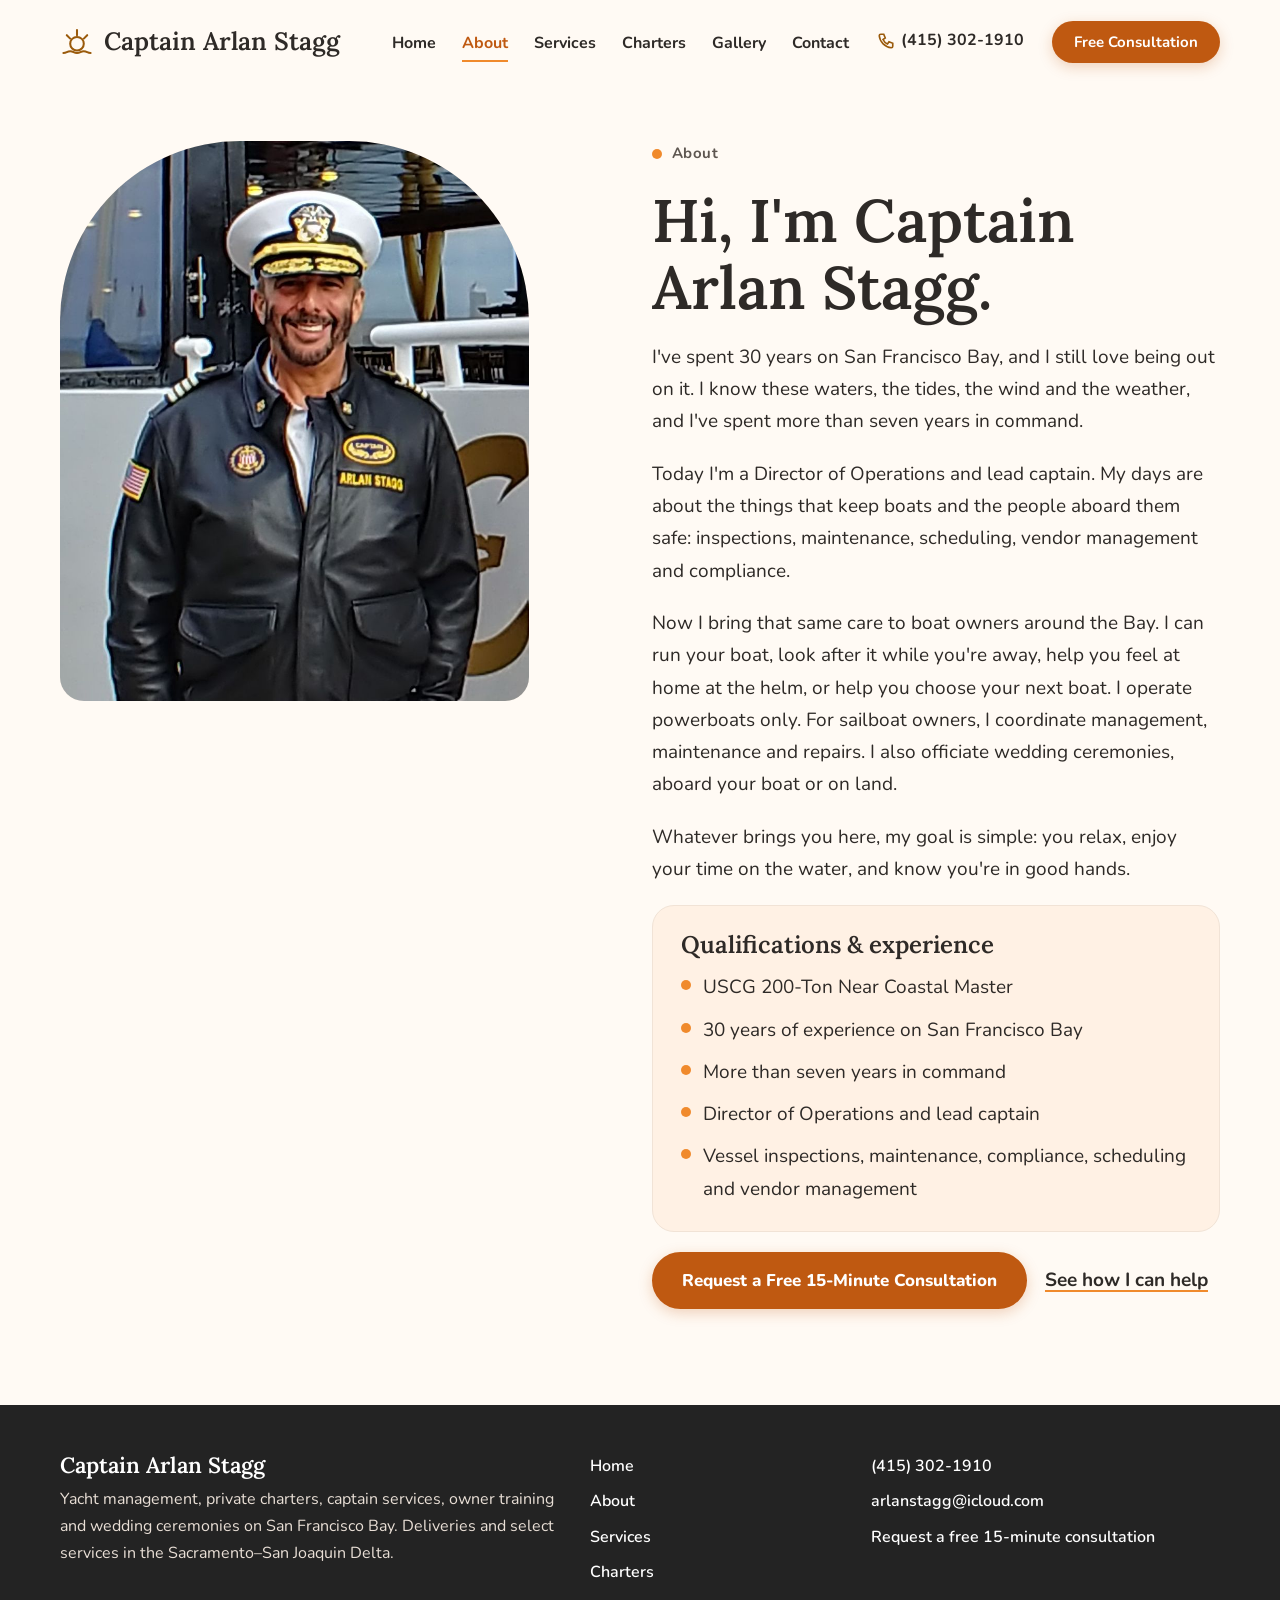
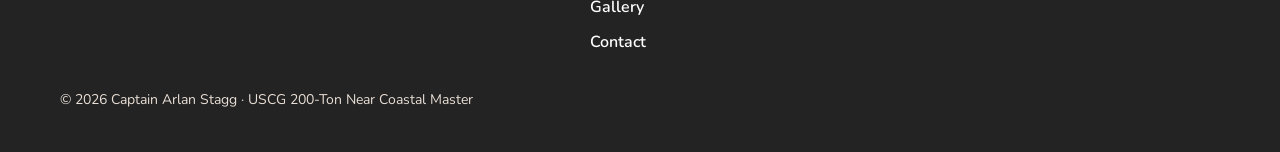
==== about.html @ 22af7e04 "Updated at-the-helm photo (homepage + gallery) Co-Authored-By: Claude Opus 5.5 <noreply@anthropic.co" ====
<!doctype html>
<html lang="en">
<head>
<meta charset="utf-8">
<meta name="viewport" content="width=device-width,initial-scale=1,viewport-fit=cover">
<title>About Captain Arlan Stagg | San Francisco Bay Captain</title>
<meta name="description" content="Meet Captain Arlan Stagg: USCG 200-Ton Near Coastal Master with 30 years on San Francisco Bay, more than seven years in command, and a Director of Operations background.">
<link rel="stylesheet" href="https://fonts.googleapis.com/css2?family=Lora:ital,wght@0,500;0,600;1,500&amp;family=Nunito:wght@400;600;700;800&amp;display=swap">
<link rel="stylesheet" href="style.css?v=20261016h">
<link rel="icon" href="favicon.svg" type="image/svg+xml">
</head>
<body data-page="about">
<a class="skip" href="#main">Skip to content</a>
<header id="site-head"></header>
<main id="main">

<section class="section" style="padding-top:56px">
  <div class="wrap about-grid">
    <div class="ph has-img"><img src="img/g-leather-jacket.jpg" alt="Captain Arlan Stagg in his captain's jacket and cap" width="904" height="1400" style="object-position:center 15%"></div>
    <div class="about-text">
      <span class="eyebrow">About</span>
      <h1>Hi, I'm Captain Arlan Stagg.</h1>
      <p>I've spent 30 years on San Francisco Bay, and I still love being out on it. I know these waters, the tides, the wind and the weather, and I've spent more than seven years in command.</p>
      <p>Today I'm a Director of Operations and lead captain. My days are about the things that keep boats and the people aboard them safe: inspections, maintenance, scheduling, vendor management and compliance.</p>
      <p>Now I bring that same care to boat owners around the Bay. I can run your boat, look after it while you're away, help you feel at home at the helm, or help you choose your next boat. I operate powerboats only. For sailboat owners, I coordinate management, maintenance and repairs. I also officiate wedding ceremonies, aboard your boat or on land.</p>
      <p>Whatever brings you here, my goal is simple: you relax, enjoy your time on the water, and know you're in good hands.</p>
      <div class="creds">
        <h2>Qualifications &amp; experience</h2>
        <ul>
          <li>USCG 200-Ton Near Coastal Master</li>
          <li>30 years of experience on San Francisco Bay</li>
          <li>More than seven years in command</li>
          <li>Director of Operations and lead captain</li>
          <li>Vessel inspections, maintenance, compliance, scheduling and vendor management</li>
        </ul>
      </div>
      <div class="slide-ctas"><a class="btn" href="contact.html#consult">Request a Free 15-Minute Consultation</a><a class="tlink" href="services.html">See how I can help</a></div>
    </div>
  </div>
</section>

</main>
<footer id="site-foot"></footer>
<script src="app.js?v=20261016c"></script>
</body>
</html>
---- style.css ----
/* Captain Arlan Stagg — "Golden Hour" design. Fonts: Fraunces (headings) + Nunito Sans (body).
   Every text pairing meets WCAG AA (4.5:1). The golden accent #E9A23B is decorative only, never text. */
:root{
  --bg:#FFF9EF;        /* warm cream page */
  --surf:#F7E9CF;      /* honey sand sections */
  --card:#FFFFFF;
  --cta:#9A5A0B;       /* deep amber: buttons, links (white text 5.5:1) */
  --cta-dark:#7A4708;
  --acc:#E9A23B;       /* golden sun: decoration only */
  --text:#3B2A1A;      /* espresso */
  --muted:#6E5A45;     /* warm taupe */
  --line:#EAD9BD;
  --shadow:0 10px 30px rgba(59,42,26,.10);
  --serif:'Fraunces',Georgia,'Times New Roman',serif;
  --sans:'Nunito Sans','Helvetica Neue',Arial,sans-serif;
  --wrap:1200px;
  color-scheme:light;
}
*{box-sizing:border-box}
html{scroll-behavior:smooth;-webkit-text-size-adjust:100%}
body{margin:0;background:var(--bg);color:var(--text);font:400 18px/1.65 var(--sans)}
img{max-width:100%;display:block}
a{color:var(--cta);text-underline-offset:4px}
a:hover{color:var(--cta-dark)}
h1,h2,h3,h4{font-family:var(--serif);font-weight:500;line-height:1.12;margin:0;color:var(--text);text-wrap:balance}
p{margin:0}
:focus-visible{outline:3px solid var(--cta);outline-offset:3px;border-radius:4px}
.skip{position:absolute;left:-999px;top:8px;background:var(--text);color:#fff;padding:10px 16px;border-radius:8px;z-index:200}
.skip:focus{left:12px}
.wrap{max-width:var(--wrap);margin:0 auto;padding-left:max(20px,env(safe-area-inset-left,0px));padding-right:max(20px,env(safe-area-inset-right,0px))}
.eyebrow{display:flex;align-items:center;gap:10px;font-weight:700;font-size:15px;color:var(--muted)}
.eyebrow::before{content:"";width:10px;height:10px;border-radius:50%;background:var(--acc);flex:none}
.sr{position:absolute;width:1px;height:1px;overflow:hidden;clip:rect(0 0 0 0);white-space:nowrap}

/* Buttons */
.btn{display:inline-flex;align-items:center;justify-content:center;gap:8px;background:var(--cta);color:#fff;text-decoration:none;font-weight:700;font-size:17px;line-height:1.25;padding:16px 28px;border-radius:999px;border:2px solid var(--cta);cursor:pointer;text-align:center;transition:background .2s,border-color .2s}
.btn:hover{background:var(--cta-dark);border-color:var(--cta-dark);color:#fff}
.btn.ghost{background:transparent;color:var(--text);border-color:var(--text)}
.btn.ghost:hover{background:var(--text);color:#fff}
.btn.sm{font-size:15px;padding:10px 20px}
.tlink{font-weight:700;color:var(--text);text-decoration:underline;text-decoration-color:var(--acc);text-decoration-thickness:2px}
.tlink:hover{color:var(--cta)}

/* Header */
.site-head{position:sticky;top:0;z-index:50;background:rgba(255,249,239,.97);border-bottom:1px solid transparent;transition:border-color .2s,box-shadow .2s}
.site-head.scrolled{border-color:var(--line);box-shadow:0 4px 18px rgba(59,42,26,.06)}
.head-in{display:flex;align-items:center;justify-content:space-between;gap:20px;min-height:84px}
.brand{display:flex;align-items:center;gap:10px;text-decoration:none;color:var(--text)}
.brand svg{width:34px;height:34px;flex:none}
.brand span{font-family:var(--serif);font-weight:600;font-size:25px;line-height:1.1;white-space:nowrap}
.main-nav{display:flex;align-items:center;gap:28px}
.main-nav ul{list-style:none;margin:0;padding:0;display:flex;gap:26px}
.main-nav a{color:var(--text);text-decoration:none;font-weight:700;font-size:16px;padding:6px 0;border-bottom:2px solid transparent}
.main-nav a:hover{color:var(--cta)}
.main-nav a[aria-current="page"]{color:var(--cta);border-color:var(--acc)}
.head-phone{display:flex;align-items:center;gap:6px;font-weight:700;color:var(--text);text-decoration:none;white-space:nowrap}
.menu-btn{display:none;width:46px;height:46px;border-radius:999px;border:0;background:var(--surf);cursor:pointer;align-items:center;justify-content:center;flex-direction:column;gap:4px;padding:0}
.menu-btn span{display:block;width:18px;height:2px;background:var(--text)}
.mobile-nav{display:none;border-top:1px solid var(--line);padding:8px 0 18px}
.mobile-nav.open{display:block}
.mobile-nav ul{list-style:none;margin:0;padding:0}
.mobile-nav a{display:block;padding:14px 4px;font-weight:700;color:var(--text);text-decoration:none;border-bottom:1px solid var(--line)}
.mobile-nav a[aria-current="page"]{color:var(--cta)}
.mobile-nav .btn{margin-top:16px;width:100%}

/* Photo frames (until real photos arrive) */
.ph{background:repeating-linear-gradient(135deg,#F1DEBC 0 22px,#F5E6CA 22px 44px);border:2px dashed #D4B98C;border-radius:24px;display:flex;flex-direction:column;align-items:center;justify-content:center;gap:6px;text-align:center;color:var(--muted);padding:24px;font-size:15px}
.ph strong{font-size:13px;letter-spacing:2px;text-transform:uppercase;color:var(--muted)}
.ph img{width:100%;height:100%;object-fit:cover;display:block}
.ph.has-img{padding:0;border:0;background:var(--surf);overflow:hidden}

/* Hero slider */
.hero{padding:24px 0 88px}
.slides{position:relative}
.slide{display:none;grid-template-columns:repeat(12,minmax(0,1fr));gap:24px;align-items:center}
.slide.on{display:grid;animation:fade .6s ease}
@keyframes fade{from{opacity:.25}to{opacity:1}}
.slide-text{grid-column:span 6;display:flex;flex-direction:column;gap:24px}
.slide-text h1,.slide-text .h1{font-family:var(--serif);font-weight:500;font-size:clamp(38px,4.8vw,66px);line-height:1.04;letter-spacing:-.5px}
.slide-text p{font-size:20px;color:#4A3826;max-width:540px}
.slide-ctas{display:flex;gap:18px;align-items:center;flex-wrap:wrap}
.slide-photo{grid-column:span 6;position:relative}
.slide-photo .ph{height:min(580px,62vw);min-height:300px}
.badge{position:absolute;left:-22px;bottom:34px;background:var(--card);border-radius:18px;padding:14px 18px;box-shadow:var(--shadow);display:flex;align-items:center;gap:12px;font-weight:700;font-size:15px;line-height:1.3}
.badge small{display:block;font-weight:400;color:var(--muted);font-size:14px}
.slider-ctrl{display:flex;align-items:center;gap:14px;margin-top:26px}
.dots{display:flex;gap:8px}
.dots button{width:12px;height:8px;border-radius:4px;border:0;background:#D9C29C;padding:0;cursor:pointer;transition:width .2s}
.dots button[aria-current="true"]{width:30px;background:var(--cta)}
.arrow{width:44px;height:44px;border-radius:50%;border:2px solid var(--line);background:var(--card);color:var(--text);font-size:20px;cursor:pointer;display:flex;align-items:center;justify-content:center}
.arrow:hover{border-color:var(--cta)}
.pause{background:none;border:0;color:var(--muted);font:700 14px var(--sans);cursor:pointer;text-decoration:underline;padding:8px}

/* Sections */
.section{padding:96px 0}
.sand{background:var(--surf)}
.sec-head{display:flex;justify-content:space-between;align-items:flex-end;gap:24px;margin-bottom:40px;flex-wrap:wrap}
.sec-head h2{font-size:clamp(32px,3.6vw,46px)}
.intro-grid{display:grid;grid-template-columns:repeat(12,minmax(0,1fr));gap:24px;align-items:center}
.intro-grid .ph{grid-column:span 4;height:440px}
.intro-text{grid-column:6 / span 7;display:flex;flex-direction:column;gap:18px}
.intro-text h2{font-size:clamp(36px,4vw,52px)}
.intro-text p{font-size:20px}
.sign{font-family:var(--serif);font-style:italic;font-size:26px;color:var(--muted)}

/* Service cards */
.cards{display:grid;grid-template-columns:repeat(3,minmax(0,1fr));gap:22px}
.card{background:var(--card);border-radius:22px;padding:30px;display:flex;flex-direction:column;gap:12px;box-shadow:0 2px 0 var(--line);text-decoration:none;color:var(--text);transition:transform .2s,box-shadow .2s}
a.card:hover{transform:translateY(-3px);box-shadow:var(--shadow);color:var(--text)}
.card svg{width:34px;height:34px}
.card h3{font-size:24px;font-weight:600}
.card p{color:var(--muted);font-size:17px}
.card .more{margin-top:auto;font-weight:700;color:var(--cta);font-size:15px}
.feature{margin-top:22px;background:var(--card);border-radius:22px;overflow:hidden;display:grid;grid-template-columns:4fr 8fr;box-shadow:0 2px 0 var(--line)}
.feature .ph{border-radius:0;border-width:0 2px 0 0;min-height:220px}
.feature-text{padding:28px 36px;display:flex;flex-direction:column;gap:10px;justify-content:center;align-items:flex-start}
.kicker{font-weight:800;font-size:14px;letter-spacing:2px;color:var(--cta);text-transform:uppercase}
.feature-text h3{font-size:24px;font-weight:600}
.feature-text p{color:#4A3826}
.price{font-family:var(--serif);font-weight:600;font-size:24px}
.price-row{display:flex;align-items:center;gap:22px;flex-wrap:wrap;margin-top:6px}

/* Trust */
.trust{display:grid;grid-template-columns:repeat(3,minmax(0,1fr));gap:28px}
.trust div{border-top:3px solid var(--acc);padding-top:22px;display:flex;flex-direction:column;gap:8px}
.trust h3{font-size:26px;font-weight:600}
.trust p{color:var(--muted)}

/* Photo highlights */
.highlights{display:grid;grid-template-columns:repeat(3,minmax(0,1fr));gap:22px}
.highlights .ph{height:300px}
.highlights figure{margin:0;display:flex;flex-direction:column;gap:10px}
.highlights figcaption{font-size:15px;color:var(--muted)}

/* Closing CTA */
.closing{background:var(--surf);border-radius:32px;padding:72px 40px;display:flex;flex-direction:column;align-items:center;text-align:center;gap:18px}
.closing h2{font-size:clamp(34px,4vw,52px)}
.closing p{font-size:20px;max-width:640px}
.closing .row{display:flex;gap:18px;align-items:center;justify-content:center;flex-wrap:wrap;margin-top:8px}

/* Page heads */
.page-head{padding:56px 0 40px}
.page-head h1{font-size:clamp(40px,5vw,64px);margin-top:14px}
.page-head p{font-size:20px;max-width:720px;margin-top:18px;color:#4A3826}

/* Services page */
.jump{display:flex;flex-wrap:wrap;gap:10px;margin-top:28px}
.jump a{background:var(--card);border:1px solid var(--line);border-radius:999px;padding:9px 16px;font-weight:700;font-size:15px;color:var(--text);text-decoration:none}
.jump a:hover{border-color:var(--cta);color:var(--cta)}
.acc{display:flex;flex-direction:column;gap:16px}
.acc-item{background:var(--card);border-radius:22px;box-shadow:0 2px 0 var(--line);scroll-margin-top:110px}
.acc-item h2{margin:0;font-size:inherit}
.acc-btn{all:unset;box-sizing:border-box;width:100%;display:flex;align-items:center;gap:16px;padding:24px 28px;cursor:pointer;border-radius:22px}
.acc-btn:focus-visible{outline:3px solid var(--cta);outline-offset:2px}
.acc-btn svg.ic{width:32px;height:32px;flex:none}
.acc-btn .t{flex:1;font-family:var(--serif);font-size:26px;font-weight:600;line-height:1.2}
.acc-btn .chev{width:36px;height:36px;border-radius:50%;background:var(--surf);display:flex;align-items:center;justify-content:center;flex:none;transition:transform .2s}
.acc-btn[aria-expanded="true"] .chev{transform:rotate(180deg)}
.acc-panel{padding:0 28px 30px 76px;display:flex;flex-direction:column;gap:14px}
.acc-panel[hidden]{display:none}
.acc-panel .lead{font-weight:700}
.acc-panel ul{margin:4px 0 0;padding-left:1.2em;columns:2;column-gap:40px}
.acc-panel li{margin-bottom:6px;break-inside:avoid}
.acc-panel .note{color:var(--muted);font-size:16px}
.wed{display:grid;grid-template-columns:2fr 3fr;gap:28px;align-items:start}
.wed .ph{height:320px}

/* About */
.about-grid{display:grid;grid-template-columns:repeat(12,minmax(0,1fr));gap:24px;align-items:start}
.about-grid .ph{grid-column:span 5;height:560px;position:sticky;top:110px}
.about-text{grid-column:7 / span 6;display:flex;flex-direction:column;gap:20px}
.about-text h1{font-size:clamp(40px,5vw,60px)}
.about-text p{font-size:19px}
.creds{background:var(--surf);border-radius:22px;padding:26px 28px;display:flex;flex-direction:column;gap:12px}
.creds h2{font-size:24px;font-weight:600}
.creds ul{list-style:none;margin:0;padding:0;display:flex;flex-direction:column;gap:10px}
.creds li{display:flex;gap:12px;align-items:flex-start}
.creds li::before{content:"";width:10px;height:10px;border-radius:50%;background:var(--acc);flex:none;margin-top:9px}

/* Gallery */
.gallery{display:grid;grid-template-columns:repeat(3,minmax(0,1fr));gap:18px}
.gallery button{all:unset;cursor:zoom-in;border-radius:20px;display:block}
.gallery button:focus-visible{outline:3px solid var(--cta);outline-offset:3px}
.gallery .ph{aspect-ratio:4/3;width:100%;border-radius:20px}
.gallery figure{margin:0;display:flex;flex-direction:column;gap:8px}
.gallery figcaption{font-size:15px;color:var(--muted)}
.lightbox{position:fixed;inset:0;z-index:300;background:rgba(43,30,18,.92);display:flex;align-items:center;justify-content:center;padding:max(16px,env(safe-area-inset-top,0px)) 16px}
.lightbox[hidden]{display:none}
.lb-frame{width:min(1000px,100%);display:flex;flex-direction:column;gap:12px}
.lb-frame .ph{aspect-ratio:4/3;width:100%;max-height:78vh;background:#F5E6CA}
.lb-frame .ph.has-img{background:transparent}
.lb-frame .ph.has-img img{object-fit:contain}
.lb-cap{color:#FFF9EF;text-align:center}
.lb-btn{position:absolute;width:48px;height:48px;border-radius:50%;border:0;background:rgba(255,249,239,.92);color:var(--text);font-size:22px;cursor:pointer}
.lb-close{top:max(16px,env(safe-area-inset-top,0px));right:16px}
.lb-prev{left:16px;top:50%}.lb-next{right:16px;top:50%}

/* Contact */
.contact-grid{display:grid;grid-template-columns:5fr 7fr;gap:56px;align-items:start}
.contact-side{display:flex;flex-direction:column;gap:18px}
.contact-side h2{font-size:clamp(30px,3.2vw,40px)}
.methods{display:flex;flex-direction:column;gap:12px}
.methods a{display:flex;align-items:center;gap:12px;font-weight:700;color:var(--text);text-decoration:none;background:var(--card);border-radius:16px;padding:14px 18px;box-shadow:0 2px 0 var(--line)}
.methods a:hover{color:var(--cta)}
.form{background:var(--card);border-radius:26px;padding:36px;box-shadow:0 2px 0 var(--line);display:flex;flex-direction:column;gap:16px}
.form h2{font-size:28px}
.row2{display:grid;grid-template-columns:1fr 1fr;gap:16px}
.field{display:flex;flex-direction:column;gap:6px}
.field label{font-weight:700;font-size:15px}
.field .opt{font-weight:400;color:var(--muted)}
.field input,.field select,.field textarea{font:400 17px var(--sans);color:var(--text);background:var(--bg);border:2px solid var(--line);border-radius:14px;padding:13px 14px;width:100%}
.field input:focus,.field select:focus,.field textarea:focus{outline:none;border-color:var(--cta)}
.field textarea{min-height:140px;resize:vertical}
.field [aria-invalid="true"]{border-color:#A3342A}
.err{color:#A3342A;font-size:14px;font-weight:700}
.hp{position:absolute;left:-5000px;width:1px;height:1px;overflow:hidden}
.check-row{display:flex;align-items:center;gap:12px;flex-wrap:wrap}
.check-row input{width:90px}
.status{border-radius:14px;padding:14px 16px;font-weight:700}
.status.info{background:#FBF0DC;color:#5C3A0C;border:1px solid #E7CFA3}
.status.ok{background:#E8F3EA;color:#1E5A2D;border:1px solid #BFDCC6}
.status.bad{background:#FBE9E7;color:#8A2A20;border:1px solid #F0C3BD}
.form .btn{align-self:flex-start}

/* Footer */
.site-foot{margin-top:96px;border-top:1px solid var(--line);padding:48px 0 calc(40px + env(safe-area-inset-bottom,0px));font-size:16px;color:var(--muted)}
.foot-grid{display:grid;grid-template-columns:2fr 1fr 1.4fr;gap:32px}
.foot-grid h2{font-size:22px;font-weight:600;color:var(--text)}
.foot-grid ul{list-style:none;margin:0;padding:0;display:flex;flex-direction:column;gap:8px}
.foot-grid a{color:var(--text);text-decoration:none;font-weight:600}
.foot-grid a:hover{color:var(--cta)}
.foot-small{margin-top:32px;font-size:14px}

/* Mobile bottom bar */
.mbar{display:none}

@media (max-width:1060px){
  .main-nav{display:none}
  .menu-btn{display:flex}
}
@media (max-width:900px){
  body{font-size:17px}
  .hero{padding:8px 0 64px}
  .slide{gap:20px}
  .slide-text,.slide-photo{grid-column:1 / -1}
  .slide-photo{order:-1}
  .slide-photo .ph{height:340px;min-height:0}
  .badge{position:static;margin-top:12px;padding:10px 14px;font-size:14px;box-shadow:0 2px 0 var(--line)}
  .section{padding:64px 0}
  .intro-grid .ph,.intro-text{grid-column:1 / -1}
  .intro-grid .ph{height:320px}
  .cards{grid-template-columns:repeat(2,minmax(0,1fr))}
  .feature{grid-template-columns:1fr}
  .feature .ph{border-width:0 0 2px 0;min-height:200px}
  .feature-text{padding:22px 22px}
  .trust,.highlights{grid-template-columns:1fr}
  .highlights .ph{height:240px}
  .about-grid .ph{grid-column:1 / -1;height:380px;position:static}
  .about-text{grid-column:1 / -1}
  .gallery{grid-template-columns:repeat(2,minmax(0,1fr))}
  .contact-grid{grid-template-columns:1fr;gap:32px}
  .foot-grid{grid-template-columns:1fr}
  .acc-panel{padding:0 22px 26px}
  .acc-panel ul{columns:1}
  .wed{grid-template-columns:1fr}
  .wed .ph{height:240px}
  .mbar{display:grid;grid-template-columns:repeat(auto-fit,minmax(0,1fr));gap:10px;position:fixed;left:0;right:0;bottom:0;z-index:60;background:rgba(255,249,239,.98);border-top:1px solid var(--line);box-shadow:0 -6px 18px rgba(59,42,26,.08);padding:10px max(16px,env(safe-area-inset-left,0px)) calc(10px + env(safe-area-inset-bottom,0px)) max(16px,env(safe-area-inset-right,0px))}
  .mbar .btn{padding:13px 12px;font-size:16px}
  .site-foot{padding-bottom:calc(110px + env(safe-area-inset-bottom,0px))}
}
@media (max-width:600px){
  .brand span{font-size:20px}
  .brand svg{width:28px;height:28px}
  .head-in{min-height:68px}
  .cards{grid-template-columns:1fr}
  .row2{grid-template-columns:1fr}
  .form{padding:24px}
  .closing{padding:44px 22px;border-radius:24px}
  .acc-btn{padding:20px}
  .acc-btn .t{font-size:21px}
  .slide-ctas .btn{width:100%}
}
@media (prefers-reduced-motion:reduce){
  *{animation:none!important;transition:none!important;scroll-behavior:auto!important}
}

/* ===== WARM OPEN THEME (Oct 2026): photo-first, sunset orange, no boxes ===== */
:root{
  --bg:#FFFFFF; --surf:#FFF5EC; --card:#FFFFFF;
  --cta:#BF5911; --cta-dark:#A04A0D; --acc:#F08A2C; --sunband:#BF5911;
  --text:#2E2A27; --muted:#5E5650; --line:#F1E3D6;
  --serif:'Lora',Georgia,'Times New Roman',serif;
  --sans:'Nunito','Helvetica Neue',Arial,sans-serif;
}
body{font-family:var(--sans);font-size:19px;line-height:1.7}
h1,h2,h3,h4{font-family:var(--serif);font-weight:600}
.center{text-align:center}
.btn{border-radius:999px;font-weight:800;box-shadow:0 4px 14px rgba(191,89,17,.25)}
.btn.light{background:#fff;color:var(--cta);border-color:#fff;box-shadow:none}
.btn.light:hover{background:var(--surf);color:var(--cta-dark)}
.tlink{text-decoration-color:var(--acc)}
.tlink.light{color:#fff;text-decoration-color:#fff}
.eyebrow{font-weight:700;letter-spacing:.5px}

/* Header: floats over the photo on the homepage */
.site-head{background:rgba(255,255,255,.97)}
body[data-page="home"] .site-head{position:fixed;left:0;right:0;top:0}
body[data-page="home"] .site-head:not(.scrolled):not(:has(.mobile-nav.open)){background:transparent;border-color:transparent;box-shadow:none}
body[data-page="home"] .site-head:not(.scrolled):not(:has(.mobile-nav.open)) .brand,
body[data-page="home"] .site-head:not(.scrolled):not(:has(.mobile-nav.open)) .main-nav a:not(.btn),
body[data-page="home"] .site-head:not(.scrolled):not(:has(.mobile-nav.open)) .head-phone{color:#fff;text-shadow:0 1px 8px rgba(0,0,0,.45)}
body[data-page="home"] .site-head:not(.scrolled) .main-nav a[aria-current="page"]{border-color:#fff}
body[data-page="home"] .site-head:not(.scrolled):not(:has(.mobile-nav.open)) .brand svg *,
body[data-page="home"] .site-head:not(.scrolled):not(:has(.mobile-nav.open)) .head-phone svg *{stroke:#fff}
.brand span{font-family:var(--serif)}

/* Full-bleed hero slider */
.hero{padding:0}
.hero .slides{position:relative;max-width:none}
.slide,.slide.on{display:none;position:relative;height:clamp(560px,82vh,780px);overflow:hidden;animation:fade .7s ease}
.slide.on{display:block}
.slide-bg{position:absolute;inset:0;width:100%;height:100%;object-fit:cover}
.slide::after{content:"";position:absolute;inset:0;background:linear-gradient(180deg,rgba(0,0,0,.45) 0%,rgba(0,0,0,0) 26%,rgba(0,0,0,.05) 45%,rgba(22,10,2,.78) 100%)}
.slide-text{position:absolute;left:0;right:0;bottom:96px;z-index:1;color:#fff;display:flex;flex-direction:column;gap:16px}
.slide-text h1,.slide-text .h1{color:#fff;max-width:820px;font-size:clamp(36px,5vw,62px);text-shadow:0 2px 18px rgba(0,0,0,.45)}
.slide-text p{color:#fff!important;font-size:21px;max-width:640px;text-shadow:0 1px 10px rgba(0,0,0,.55)}
.slide-text .eyebrow{color:#FFE2C4}.slide-text .eyebrow::before{background:var(--acc)}
.slider-ctrl{position:absolute;left:0;right:0;bottom:26px;z-index:2;margin:0 auto}
.arrow{background:rgba(255,255,255,.9);border-color:transparent}
.dots button{background:rgba(255,255,255,.6)}.dots button[aria-current="true"]{background:#fff}
.pause{color:#fff}

/* Intro with round photo */
.intro{display:flex;align-items:center;gap:60px;max-width:1080px}
.round{width:300px;height:300px;border-radius:50%;object-fit:cover;object-position:center 22%;flex:none;box-shadow:0 0 0 10px var(--surf)}
.intro-text{display:flex;flex-direction:column;gap:16px}
.intro-text h2{color:var(--cta);font-size:clamp(34px,4vw,46px)}
.intro-text p{font-size:21px}

/* Sunset services band */
.sun-band{background:var(--sunband);color:#fff;padding:90px 0;text-align:center}
.sun-band h2{color:#fff;font-size:clamp(34px,4vw,46px);margin-bottom:48px}
.svc-grid{display:grid;grid-template-columns:repeat(4,minmax(0,1fr));gap:44px 40px;margin-bottom:52px}
.svc-item{color:#fff;text-decoration:none;display:flex;flex-direction:column;align-items:center;gap:8px;padding:8px;border-radius:18px;transition:background .2s}
.svc-item:hover{background:rgba(255,255,255,.1);color:#fff}
.svc-item svg{width:46px;height:46px;stroke:#fff;fill:none;stroke-width:2;stroke-linecap:round;stroke-linejoin:round}
.svc-item h3{font-family:var(--sans);font-weight:800;font-size:16px;letter-spacing:1.5px;text-transform:uppercase;color:#fff}
.svc-item p{font-size:17px;color:#fff}

/* Trust, centered and open */
.trust{text-align:center;margin-top:40px}
.trust div{border-top:0;align-items:center}
.trust h3{color:var(--cta)}

/* Wedding strip: photo bleeding to the edge */
.wedding-strip{display:grid;grid-template-columns:1fr 1fr;background:var(--surf);min-height:440px}
.wedding-strip img{width:100%;height:100%;object-fit:cover;object-position:35% center;display:block}
.wedding-text{padding:60px 7vw 60px 56px;display:flex;flex-direction:column;justify-content:center;align-items:flex-start;gap:16px}
.wedding-text h2{font-size:clamp(30px,3vw,40px)}
.wedding-text .eyebrow{color:var(--cta)}

/* Edge-to-edge photo row */
.photo-row{display:grid;grid-template-columns:repeat(3,1fr)}
.photo-row img{width:100%;height:380px;object-fit:cover;object-position:center 30%;display:block;transition:opacity .2s}
.photo-row a:hover img{opacity:.88}

/* Closing over a sunset photo */
.closing-band{position:relative;padding:130px 0;text-align:center;color:#fff;background:url(img/life-sunset-sailboat.jpg) center/cover}
.closing-band::before{content:"";position:absolute;inset:0;background:rgba(20,8,0,.42)}
.closing-band .wrap{position:relative;display:flex;flex-direction:column;align-items:center;gap:16px}
.closing-band h2{color:#fff;font-size:clamp(36px,4.5vw,56px);text-shadow:0 2px 16px rgba(0,0,0,.5)}
.closing-band p{font-size:21px;max-width:620px;text-shadow:0 1px 10px rgba(0,0,0,.6)}
.closing-band .row{display:flex;gap:20px;align-items:center;flex-wrap:wrap;justify-content:center;margin-top:8px}

/* Soften the other pages */
.closing{background:var(--surf);border-radius:28px}
.page-head{background:var(--surf);padding:64px 0 52px;margin-bottom:48px}
.page-head h1{color:var(--text)}
.acc-item,.form,.methods a,.creds{box-shadow:none;border:1px solid var(--line)}
.acc-btn .t{font-family:var(--serif)}
.acc-btn .chev{background:var(--surf);color:var(--cta)}
.creds{background:var(--surf)}
.about-grid .ph{border-radius:200px 200px 24px 24px}
.ph.has-img{border-radius:22px}
.gallery .ph{border-radius:16px}
.site-foot{background:#222222;color:#E9DFD6;border-top:0;margin-top:0}
.site-foot h2,.foot-grid a{color:#fff}
.foot-grid a:hover{color:#FFC48A}

@media (max-width:1060px){ .svc-grid{grid-template-columns:repeat(2,minmax(0,1fr))} }
@media (max-width:900px){
  .slide,.slide.on{height:clamp(520px,86vh,700px)}
  .slide-photo{order:0}
  .slide-text{bottom:84px}
  .intro{flex-direction:column;text-align:center;gap:32px}
  .intro-text{align-items:center}
  .round{width:240px;height:240px}
  .wedding-strip{grid-template-columns:1fr}
  .wedding-strip img{height:300px}
  .wedding-text{padding:40px 24px}
  .photo-row{grid-template-columns:1fr 1fr}
  .photo-row a:last-child{display:none}
  .photo-row img{height:240px}
  .sun-band{padding:64px 0}
  .closing-band{padding:90px 0}
  .site-foot{padding-bottom:calc(110px + env(safe-area-inset-bottom,0px))}
}
@media (max-width:600px){
  .svc-grid{grid-template-columns:1fr;gap:30px}
  .slide-text p{font-size:18px}
  .slide-ctas .tlink{display:none}
}
.section h2.center{font-size:clamp(32px,3.6vw,44px)}
@media (max-width:700px){
  .slide,.slide.on{height:auto;background:#222222}
  .slide-bg{position:relative;height:360px;display:block}
  .slide::after{bottom:auto;height:360px;background:linear-gradient(180deg,rgba(0,0,0,.45) 0%,rgba(0,0,0,0) 35%)}
  .slide-text{position:relative;bottom:auto;padding-top:28px;padding-bottom:96px}
  .slider-ctrl{bottom:24px}
}
.main-nav a.btn,.main-nav a.btn:hover{color:#fff!important;text-shadow:none!important;border-bottom:2px solid transparent}
.about-grid .ph.has-img{border-radius:180px 180px 24px 24px}

/* ===== SOFT BLENDS: no hard edges between sections ===== */
:root{--bg:#FFFAF4;--surf:#FFF1E4}
body{background:var(--bg)}
.site-head{background:rgba(255,250,244,.97)}
/* hero photo fades softly into the page */
.hero{position:relative}
.hero::after{content:"";position:absolute;left:0;right:0;bottom:-1px;height:90px;background:linear-gradient(180deg,rgba(255,250,244,0),var(--bg));pointer-events:none;z-index:1}
.slide-text{bottom:150px}
.slider-ctrl{bottom:96px}
/* sunset band glows in and out instead of starting with a hard line */
.sun-band{background:linear-gradient(180deg,var(--bg) 0,#F2A766 70px,#D46A1C 160px,#BF5911 50%,#D46A1C calc(100% - 160px),#F2A766 calc(100% - 70px),var(--bg) 100%);padding:170px 0 180px}
/* trust section on a soft warm wash */
.trust{margin-top:36px}
/* wedding: photo melts into its text side; section fades in and out */
.wedding-strip{background:linear-gradient(180deg,var(--bg) 0,var(--surf) 60px,var(--surf) calc(100% - 60px),var(--bg) 100%)}
.wedding-strip img{-webkit-mask-image:linear-gradient(90deg,#000 70%,transparent);mask-image:linear-gradient(90deg,#000 70%,transparent)}
/* photo row: soft top and bottom, small gaps, rounded */
.photo-row{gap:14px;padding:30px 14px 0}
.photo-row img{border-radius:22px}
/* closing sunset fades in from the page and out into the footer */
.closing-band{margin-top:40px}
.closing-band::after{content:"";position:absolute;left:0;right:0;top:0;height:110px;background:linear-gradient(180deg,var(--bg),rgba(255,250,244,0))}
.closing-band{background:linear-gradient(180deg,rgba(0,0,0,0) 75%,#232323 100%),url(img/life-sunset-sailboat.jpg) center/cover}
.site-foot{background:#232323}
/* inner page headers fade instead of a hard block */
.page-head{background:linear-gradient(180deg,var(--surf) 0,var(--surf) 60%,var(--bg) 100%);margin-bottom:24px}
.closing{background:radial-gradient(ellipse at center,#FFE4CC 0,var(--surf) 70%)}
@media (max-width:900px){
  .wedding-strip img{-webkit-mask-image:linear-gradient(180deg,#000 70%,transparent);mask-image:linear-gradient(180deg,#000 70%,transparent)}
  .sun-band{padding:130px 0 140px}
}
@media (max-width:700px){
  .slide,.slide.on{background:linear-gradient(180deg,#232323 0,#232323 75%,#232323 100%)}
  .slide-text{bottom:auto;padding-bottom:150px}
  .slider-ctrl{bottom:80px}
  .hero::after{height:70px;background:linear-gradient(180deg,rgba(35,35,35,0),var(--bg))}
}
.slide-text{bottom:132px}
.slide::after{background:linear-gradient(180deg,rgba(0,0,0,.45) 0%,rgba(0,0,0,0) 22%,rgba(0,0,0,.25) 40%,rgba(15,10,5,.82) 100%)}
@media (max-width:700px){
  .slide::after{height:360px;background:linear-gradient(180deg,rgba(0,0,0,.45) 0%,rgba(0,0,0,0) 30%,rgba(0,0,0,0) 65%,#232323 100%)}
  .slide-text{bottom:auto}
}
.slide-text{bottom:156px}@media (max-width:700px){.slide-text{bottom:auto}}

/* Hide slideshow arrows and pause link (Captain Arlan request) */
.slider-ctrl .arrow,.slider-ctrl .pause{display:none!important}

/* Charter page */
.faq-q{font-size:21px;margin-top:22px}
.faq-a{margin-top:6px;color:#4A3826}

/* Commercial update (Oct 2026): three priority services, then compact links */
.svc-grid.priority{grid-template-columns:1.25fr 1fr 1fr;gap:44px 48px;margin-bottom:44px;align-items:start}
.svc-grid.priority .svc-item{gap:12px;padding:8px}
.svc-grid.priority .svc-item:hover{background:none}
.svc-grid.priority .svc-item p{font-size:17px}
.svc-grid.priority .svc-item.lead h3{font-size:19px}
.svc-grid.priority .svc-item.lead p:not(.svc-sub){font-size:19px}
.svc-sub{font-size:15.5px!important;opacity:.92}
.svc-grid.priority .btn{margin-top:6px}
.more-ways{border-top:1px solid rgba(255,255,255,.35);padding-top:30px;max-width:900px;margin:0 auto}
.more-ways h3{font-family:var(--sans);font-weight:800;font-size:15px;letter-spacing:1.5px;text-transform:uppercase;color:#fff;margin-bottom:14px}
.more-ways p{display:flex;flex-wrap:wrap;justify-content:center;gap:12px 30px;margin:0}
.wedding-strip.compact{min-height:340px}
.wedding-strip.compact .wedding-text{padding:44px 7vw 44px 48px}
@media (max-width:1060px){.svc-grid.priority{grid-template-columns:1fr;max-width:620px;margin-left:auto;margin-right:auto}}
@media (max-width:900px){.wedding-strip.compact img{height:240px}}
.acc-sum{margin:-6px 0 0;padding:0 28px 22px 76px;color:var(--muted);font-size:17px}
.acc-item:has(.acc-btn[aria-expanded="true"]) .acc-sum{padding-bottom:10px}
.acc-panel .sub-h{font-family:var(--sans);font-weight:800;font-size:16px;letter-spacing:1px;text-transform:uppercase;color:var(--cta);margin-top:8px}
.acc-panel .note + ul{margin-top:-6px}
.btn-row{display:flex;flex-wrap:wrap;gap:14px 24px;align-items:center}
@media (max-width:900px){.acc-sum{padding:0 22px 20px}}
.fee-note{margin-top:14px!important;font-weight:700;font-size:17px!important;color:var(--text)}
.field .hint{display:block;font-size:15px;color:var(--muted);margin:-2px 0 6px}

/* Services band on cream: orange as accent only */
.sun-band{background:var(--bg);color:var(--text);padding:96px 0 90px}
.sun-band h2{color:var(--text)}
.sun-band .svc-item,.sun-band .svc-item:hover{color:var(--text)}
.sun-band .svc-item svg{stroke:var(--cta)}
.sun-band .svc-item h3{color:var(--cta)}
.sun-band .svc-item p{color:var(--text)}
.sun-band .svc-sub{color:var(--muted)!important;opacity:1}
.sun-band .btn.light{background:var(--cta);color:#fff;border-color:var(--cta);box-shadow:0 4px 14px rgba(191,89,17,.25)}
.sun-band .btn.light:hover{background:var(--cta-dark);border-color:var(--cta-dark)}
.sun-band .tlink.light{color:var(--text);text-decoration-color:var(--acc)}
.sun-band .tlink.light:hover{color:var(--cta)}
.more-ways{border-top:1px solid var(--line)}
.more-ways h3{color:var(--muted)}
@media (max-width:900px){.sun-band{padding:64px 0 60px}}
.lead-line{font-family:var(--serif);font-size:24px!important;color:var(--cta)!important;margin-top:6px}
.book-note{font-size:16px!important;color:var(--muted)!important;margin-top:4px!important}
.slide-text .tagline{font-family:var(--serif);font-style:italic;font-size:clamp(22px,2.4vw,30px);color:#FFE2C4!important;margin-top:-6px}
.slide-text .tagline{max-width:none!important;line-height:1.3;white-space:normal}
@media (min-width:701px){.slide-text{gap:12px}}
@media (min-width:701px) and (max-height:900px){.slide,.slide.on{height:max(600px,92vh)}.slide-text{bottom:110px}.slide-text h1{font-size:clamp(34px,4.2vw,54px)}}
.svc-grid.priority .card-tagline{font-family:var(--serif);font-style:italic;font-size:22px!important;line-height:1.35;color:var(--cta)!important;margin:2px 0 4px}
.hero-photo{object-position:28% 35%}
@media (max-width:700px){.hero-photo{object-position:72% 35%}}
@media (min-width:701px) and (max-width:1200px){.hero-photo{object-position:52% 35%}}
/* iPads and squarer screens: keep photo behind text, shift so the full upper body shows */
@media (min-width:701px){.slide-text h1{max-width:680px}}


/* iPad-size screens: shorter photo so Captain Arlan fits fully, centered right of the words */
@media (min-width:701px) and (max-width:1200px){
  .slide,.slide.on{height:540px}
  .slide-text{bottom:44px}
  .slide-text h1{max-width:500px;font-size:clamp(34px,4.4vw,48px)}
  .slide-text p{max-width:460px}
  .slide-ctas{max-width:470px}
  .hero-photo{object-position:34% 35%}
  .slide::after{background:linear-gradient(90deg,rgba(15,10,5,.78) 0%,rgba(15,10,5,.5) 42%,rgba(0,0,0,0) 62%),linear-gradient(180deg,rgba(0,0,0,.45) 0%,rgba(0,0,0,0) 28%)}
}
/* Larger screens: shorter photo band so Captain Arlan always fits fully to the right of the words */
@media (min-width:1201px){.slide,.slide.on{height:620px}.slide-text{bottom:96px}.hero-photo{object-position:0% 35%}.slide::after{background:linear-gradient(90deg,rgba(15,10,5,.72) 0%,rgba(15,10,5,.45) 40%,rgba(0,0,0,0) 60%),linear-gradient(180deg,rgba(0,0,0,.45) 0%,rgba(0,0,0,0) 26%)}}
.wedding-strip img[src*="wedding-ceremony"]{object-position:center 22%}
.photo-row img[src*="bow-sausalito"]{object-position:center 25%}
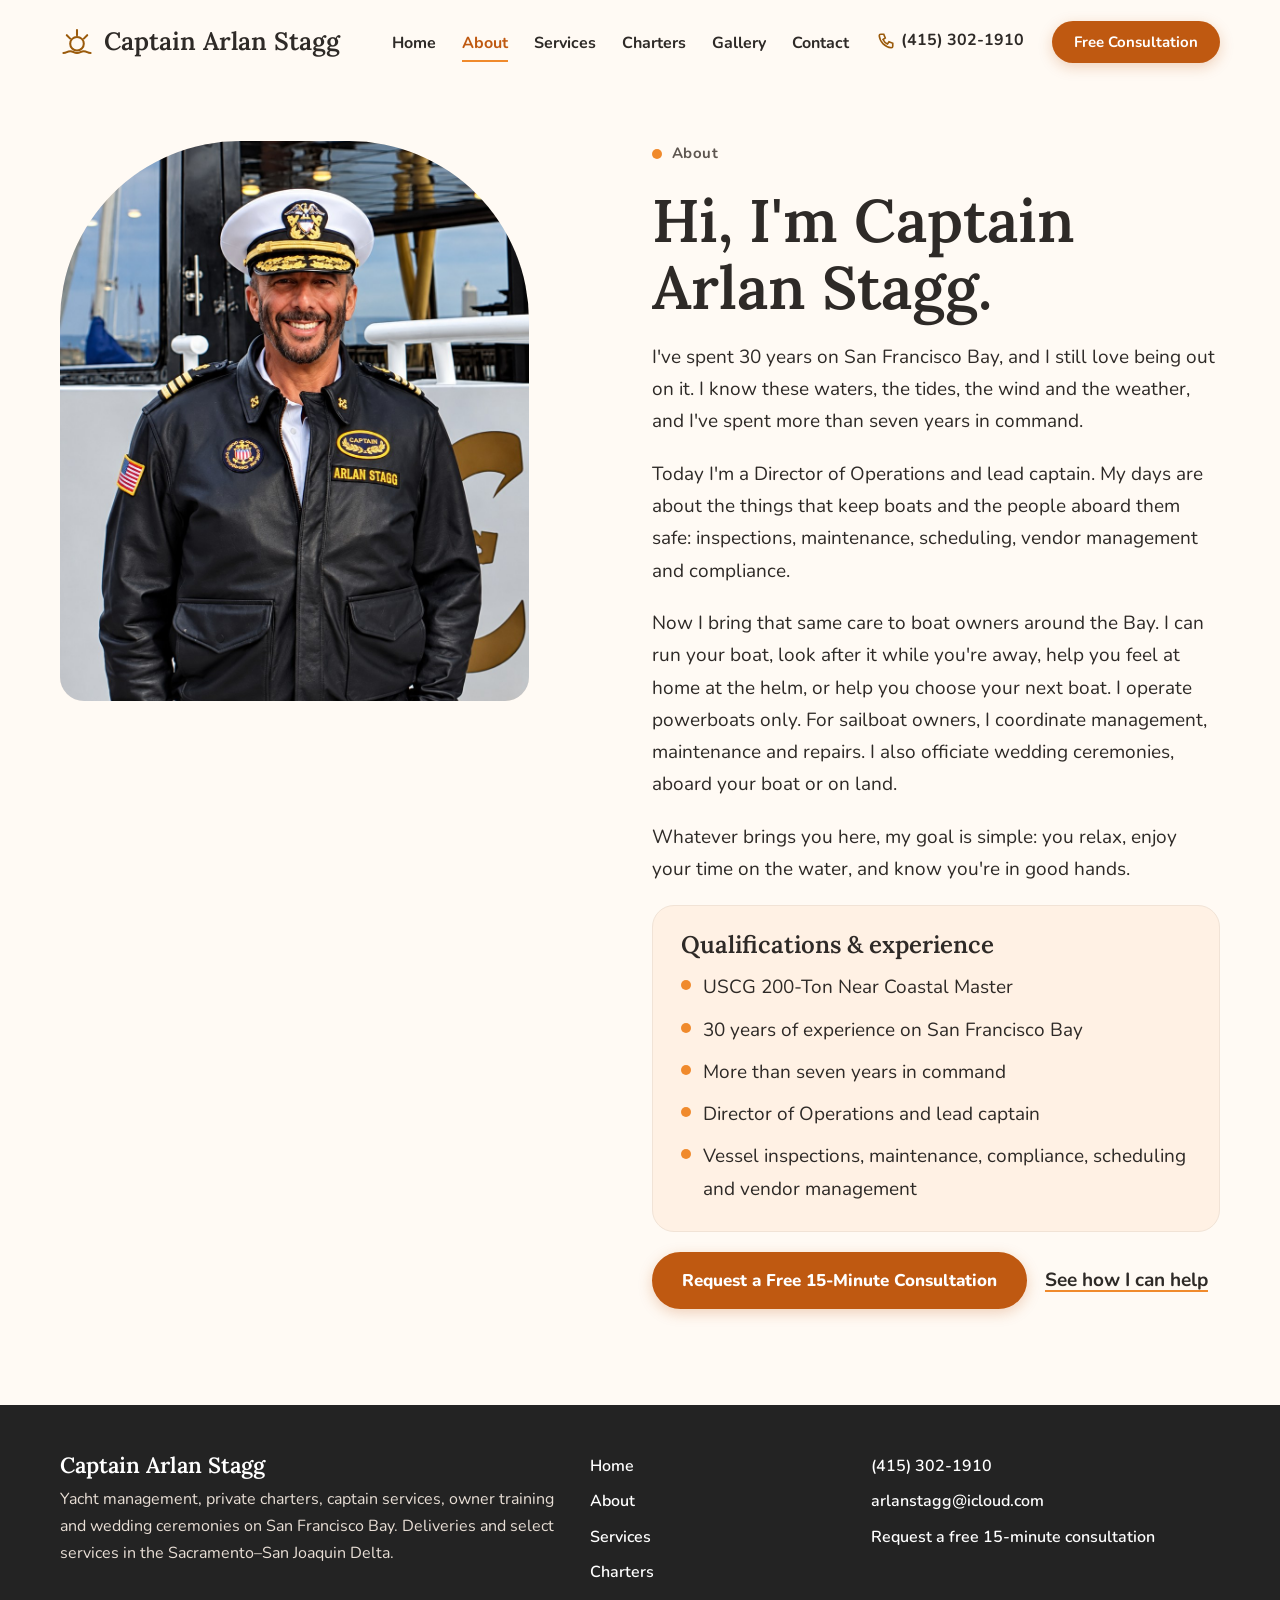
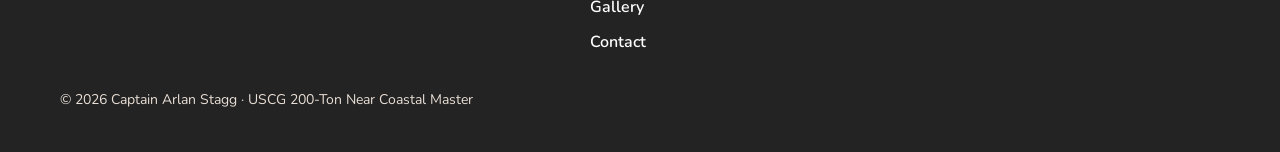
==== commit dfe165f2: "Updated leather jacket photo (About + gallery) Co-Authored-By: Claude Opus 5.5 <noreply@anthropic.co" ====
--- a/about.html
+++ b/about.html
@@ -6,7 +6,7 @@
 <title>About Captain Arlan Stagg | San Francisco Bay Captain</title>
 <meta name="description" content="Meet Captain Arlan Stagg: USCG 200-Ton Near Coastal Master with 30 years on San Francisco Bay, more than seven years in command, and a Director of Operations background.">
 <link rel="stylesheet" href="https://fonts.googleapis.com/css2?family=Lora:ital,wght@0,500;0,600;1,500&amp;family=Nunito:wght@400;600;700;800&amp;display=swap">
-<link rel="stylesheet" href="style.css?v=20261016h">
+<link rel="stylesheet" href="style.css?v=20261016j">
 <link rel="icon" href="favicon.svg" type="image/svg+xml">
 </head>
 <body data-page="about">
@@ -16,7 +16,7 @@
 
 <section class="section" style="padding-top:56px">
   <div class="wrap about-grid">
-    <div class="ph has-img"><img src="img/g-leather-jacket.jpg" alt="Captain Arlan Stagg in his captain's jacket and cap" width="904" height="1400" style="object-position:center 15%"></div>
+    <div class="ph has-img"><img src="img/leather-jacket.jpg" alt="Captain Arlan Stagg in his captain's jacket and cap" width="1008" height="1560" style="object-position:center 15%"></div>
     <div class="about-text">
       <span class="eyebrow">About</span>
       <h1>Hi, I'm Captain Arlan Stagg.</h1>
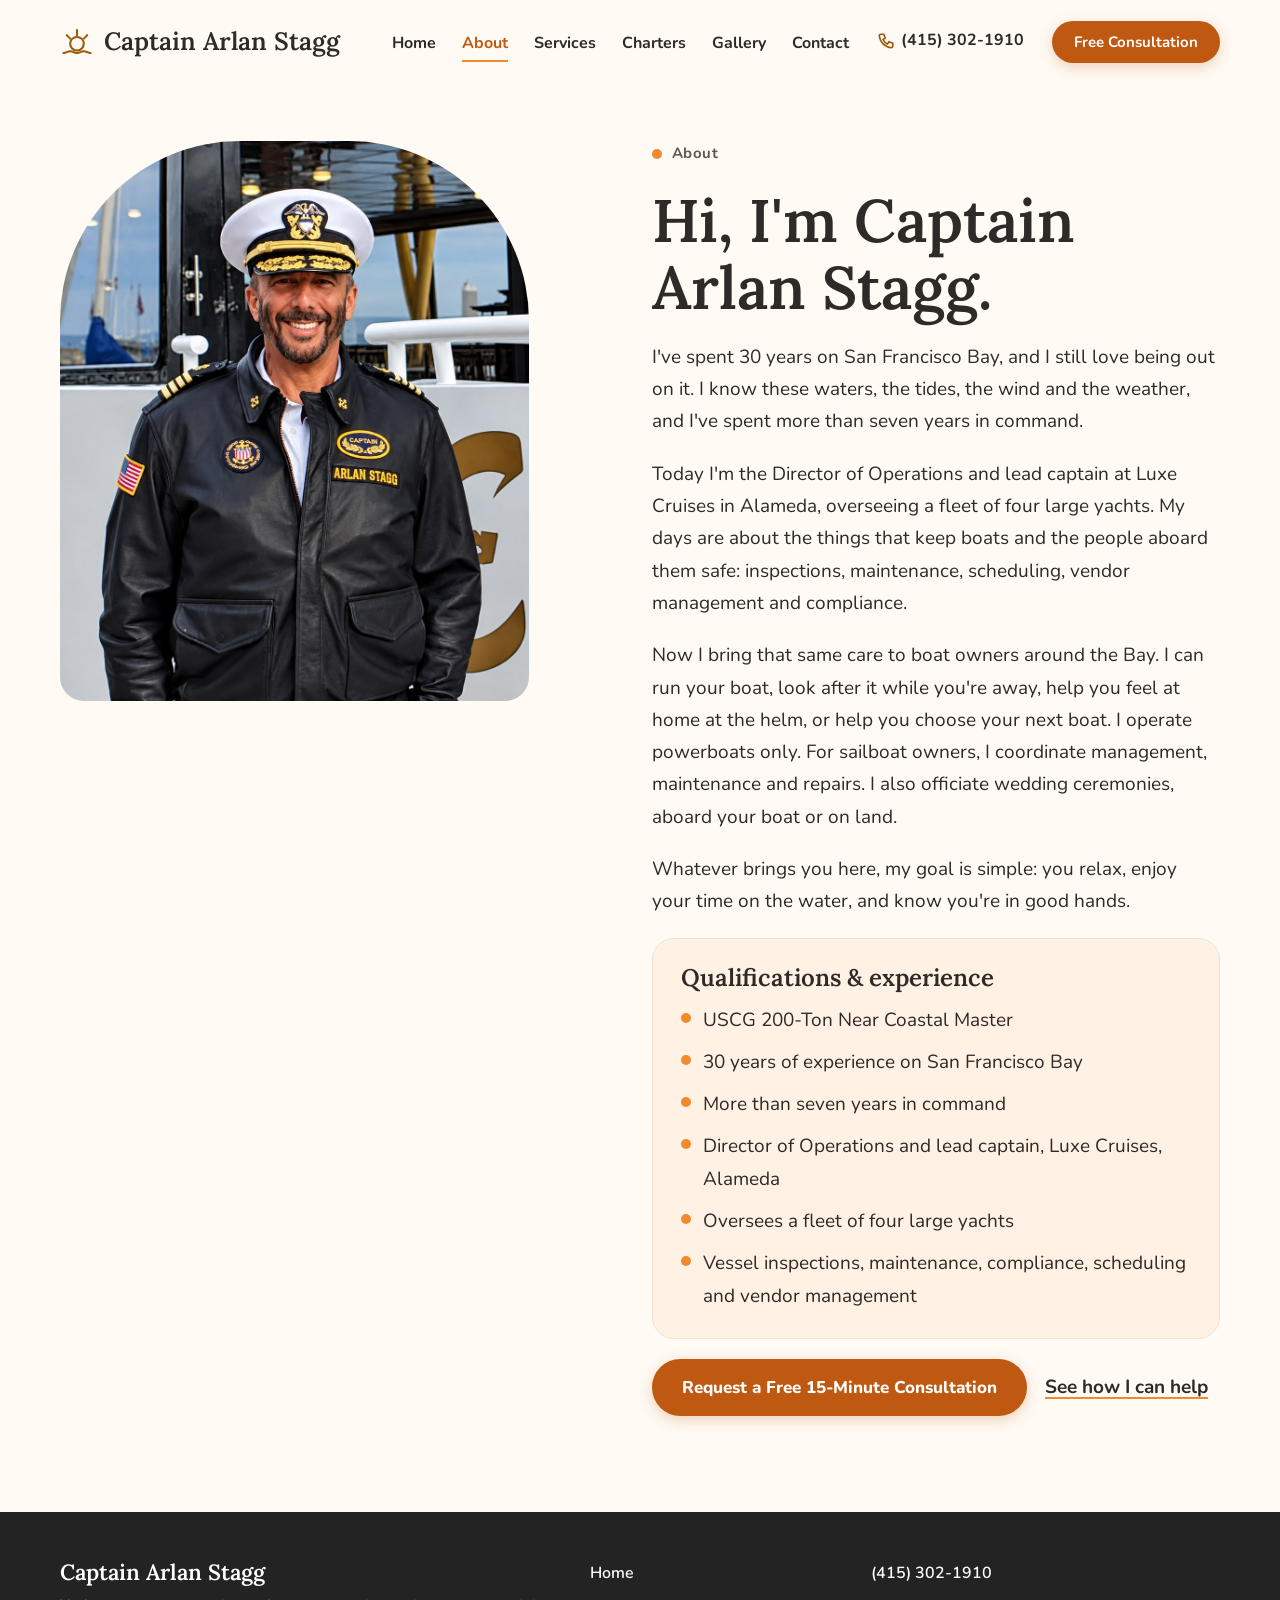
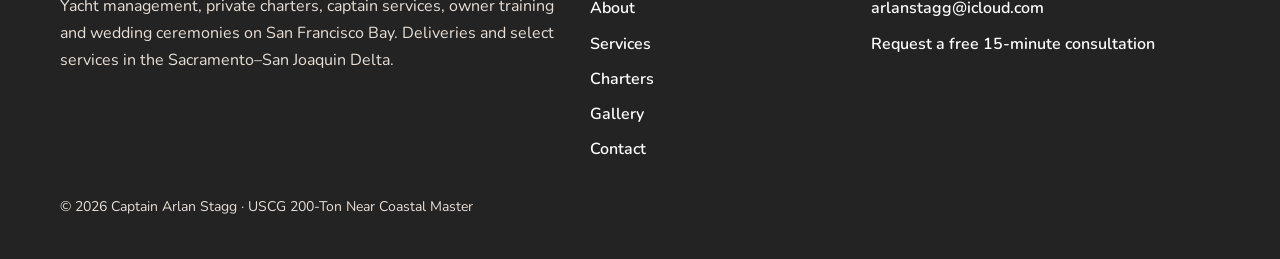
==== commit e6981bd8: "Name Luxe Cruises role (approved by Captain Arlan) Co-Authored-By: Claude Opus 5.5 <noreply@anthropi" ====
--- a/about.html
+++ b/about.html
@@ -4,9 +4,9 @@
 <meta charset="utf-8">
 <meta name="viewport" content="width=device-width,initial-scale=1,viewport-fit=cover">
 <title>About Captain Arlan Stagg | San Francisco Bay Captain</title>
-<meta name="description" content="Meet Captain Arlan Stagg: USCG 200-Ton Near Coastal Master with 30 years on San Francisco Bay, more than seven years in command, and a Director of Operations background.">
+<meta name="description" content="Meet Captain Arlan Stagg: USCG 200-Ton Near Coastal Master with 30 years on San Francisco Bay, more than seven years in command, and Director of Operations and lead captain at Luxe Cruises in Alameda.">
 <link rel="stylesheet" href="https://fonts.googleapis.com/css2?family=Lora:ital,wght@0,500;0,600;1,500&amp;family=Nunito:wght@400;600;700;800&amp;display=swap">
-<link rel="stylesheet" href="style.css?v=20261016j">
+<link rel="stylesheet" href="style.css?v=20261017b">
 <link rel="icon" href="favicon.svg" type="image/svg+xml">
 </head>
 <body data-page="about">
@@ -21,7 +21,7 @@
       <span class="eyebrow">About</span>
       <h1>Hi, I'm Captain Arlan Stagg.</h1>
       <p>I've spent 30 years on San Francisco Bay, and I still love being out on it. I know these waters, the tides, the wind and the weather, and I've spent more than seven years in command.</p>
-      <p>Today I'm a Director of Operations and lead captain. My days are about the things that keep boats and the people aboard them safe: inspections, maintenance, scheduling, vendor management and compliance.</p>
+      <p>Today I'm the Director of Operations and lead captain at Luxe Cruises in Alameda, overseeing a fleet of four large yachts. My days are about the things that keep boats and the people aboard them safe: inspections, maintenance, scheduling, vendor management and compliance.</p>
       <p>Now I bring that same care to boat owners around the Bay. I can run your boat, look after it while you're away, help you feel at home at the helm, or help you choose your next boat. I operate powerboats only. For sailboat owners, I coordinate management, maintenance and repairs. I also officiate wedding ceremonies, aboard your boat or on land.</p>
       <p>Whatever brings you here, my goal is simple: you relax, enjoy your time on the water, and know you're in good hands.</p>
       <div class="creds">
@@ -30,7 +30,7 @@
           <li>USCG 200-Ton Near Coastal Master</li>
           <li>30 years of experience on San Francisco Bay</li>
           <li>More than seven years in command</li>
-          <li>Director of Operations and lead captain</li>
+          <li>Director of Operations and lead captain, Luxe Cruises, Alameda</li><li>Oversees a fleet of four large yachts</li>
           <li>Vessel inspections, maintenance, compliance, scheduling and vendor management</li>
         </ul>
       </div>
--- a/style.css
+++ b/style.css
@@ -365,7 +365,7 @@
 .photo-row a:hover img{opacity:.88}
 
 /* Closing over a sunset photo */
-.closing-band{position:relative;padding:130px 0;text-align:center;color:#fff;background:url(img/life-sunset-sailboat.jpg) center/cover}
+.closing-band{position:relative;padding:130px 0;text-align:center;color:#fff;background:url(img/sunset-golden-gate.jpg) center/cover}
 .closing-band::before{content:"";position:absolute;inset:0;background:rgba(20,8,0,.42)}
 .closing-band .wrap{position:relative;display:flex;flex-direction:column;align-items:center;gap:16px}
 .closing-band h2{color:#fff;font-size:clamp(36px,4.5vw,56px);text-shadow:0 2px 16px rgba(0,0,0,.5)}
@@ -443,7 +443,7 @@
 /* closing sunset fades in from the page and out into the footer */
 .closing-band{margin-top:40px}
 .closing-band::after{content:"";position:absolute;left:0;right:0;top:0;height:110px;background:linear-gradient(180deg,var(--bg),rgba(255,250,244,0))}
-.closing-band{background:linear-gradient(180deg,rgba(0,0,0,0) 75%,#232323 100%),url(img/life-sunset-sailboat.jpg) center/cover}
+.closing-band{background:linear-gradient(180deg,rgba(0,0,0,0) 75%,#232323 100%),url(img/sunset-golden-gate.jpg) center/cover}
 .site-foot{background:#232323}
 /* inner page headers fade instead of a hard block */
 .page-head{background:linear-gradient(180deg,var(--surf) 0,var(--surf) 60%,var(--bg) 100%);margin-bottom:24px}
@@ -541,3 +541,4 @@
 @media (min-width:1201px){.slide,.slide.on{height:620px}.slide-text{bottom:96px}.hero-photo{object-position:0% 35%}.slide::after{background:linear-gradient(90deg,rgba(15,10,5,.72) 0%,rgba(15,10,5,.45) 40%,rgba(0,0,0,0) 60%),linear-gradient(180deg,rgba(0,0,0,.45) 0%,rgba(0,0,0,0) 26%)}}
 .wedding-strip img[src*="wedding-ceremony"]{object-position:center 22%}
 .photo-row img[src*="bow-sausalito"]{object-position:center 25%}
+.closing-band{background-position:center 55%!important}
